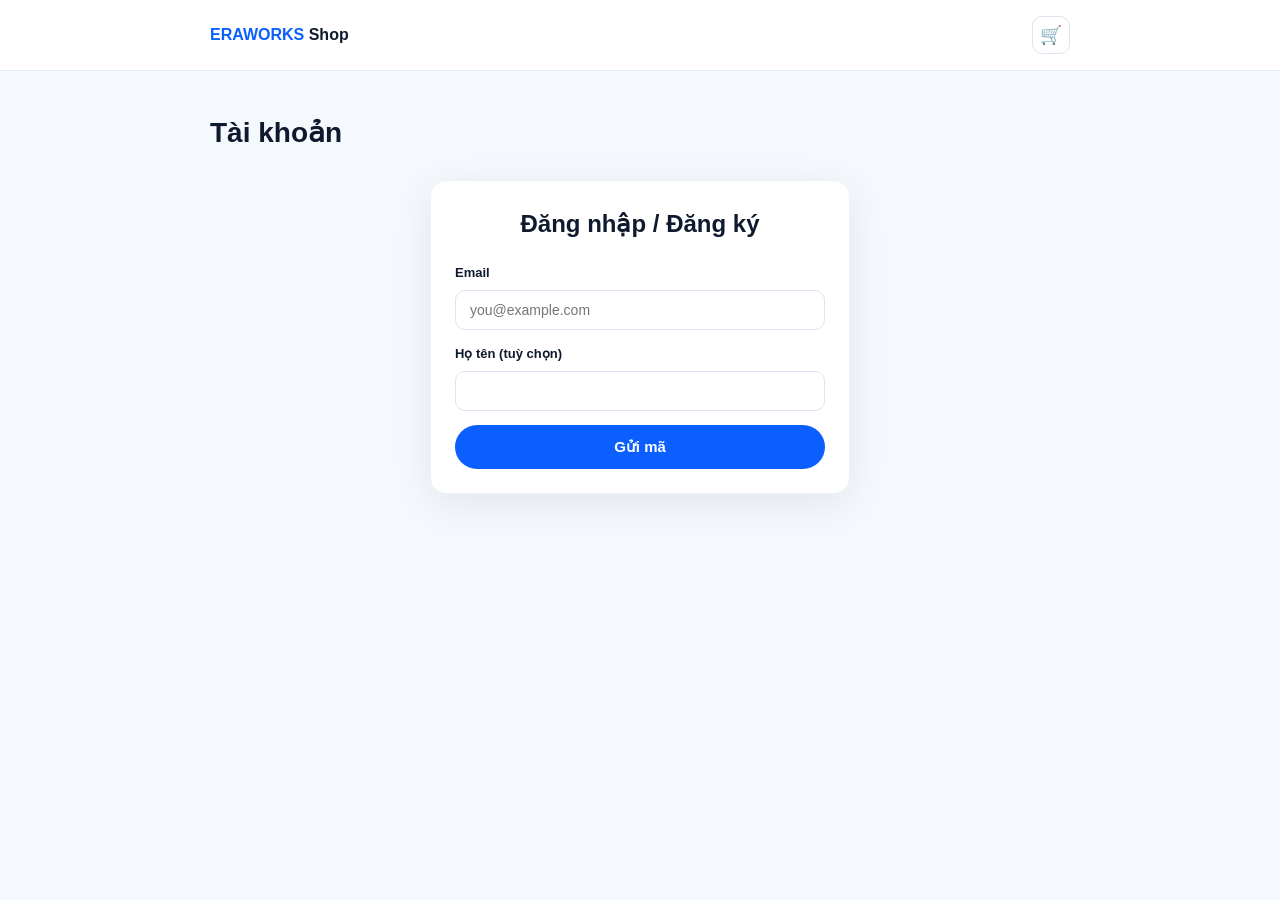
==== account.html @ a85a3512 "cart account" ====
<!DOCTYPE html>
<html lang="vi">
<head>
<meta charset="UTF-8">
<meta name="viewport" content="width=device-width, initial-scale=1.0">
<meta name="api-base" content="https://api.eraworks.vn">
<title>Tài khoản — ERAWORKS</title>
<link rel="stylesheet" href="css/shop.css">
<style>
  :root{--primary:#0b5fff;--primary-dark:#0846bd;--dark:#0f1a2e;--text:#33415c;--muted:#6b7a99;--bg:#f5f8fd;--radius:16px;--shadow:0 10px 40px rgba(15,26,46,.08)}
  *{margin:0;padding:0;box-sizing:border-box}
  body{font-family:"Segoe UI","Helvetica Neue",Arial,"Microsoft YaHei",sans-serif;color:var(--text);background:var(--bg);line-height:1.6}
  a{text-decoration:none;color:inherit}
  .container{max-width:900px;margin:0 auto;padding:0 20px}
  header{background:#fff;border-bottom:1px solid #e6ecf5;padding:16px 0}
  .nav{display:flex;align-items:center;justify-content:space-between}
  .logo{font-weight:800;color:var(--dark)}
  .logo span{color:var(--primary)}
  .btn{display:inline-block;padding:13px 30px;border-radius:999px;font-weight:700;font-size:15px;background:var(--primary);color:#fff;border:0;cursor:pointer}
  .btn:hover{background:var(--primary-dark)}
  .btn-outline{background:#fff;border:1.5px solid var(--primary);color:var(--primary)}
  .btn-ghost{background:transparent;border:1px solid #dbe4f0;color:var(--muted)}
</style>
</head>
<body>
<header>
  <div class="container nav">
    <a href="index.html" class="logo"><span>ERAWORKS</span> Shop</a>
    <a href="cart.html" class="shop-icon-btn">🛒<span class="cart-badge"></span></a>
  </div>
</header>

<main class="shop-page">
  <div class="container">
    <h1 id="pageTitle">Tài khoản</h1>
    <div id="authSection" class="shop-card auth-steps"></div>
    <div id="accountSection" style="display:none">
      <div class="shop-tabs">
        <button class="shop-tab active" data-tab="addresses" id="tabAddr">Địa chỉ</button>
        <button class="shop-tab" data-tab="orders" id="tabOrders">Đơn hàng</button>
        <button class="shop-tab" data-tab="profile" id="tabProfile">Hồ sơ</button>
      </div>
      <div id="tabContent"></div>
    </div>
  </div>
</main>

<script type="module">
import { api, formatVnd, getLang, getToken, getStoredUser, setAuth, clearAuth, refreshCartBadge, showToast, qs } from './js/api.js';

const lang = getLang();
const T = {
  vi: {
    title:'Tài khoản', login:'Đăng nhập / Đăng ký', email:'Email', sendCode:'Gửi mã', code:'Mã xác minh',
    name:'Họ tên (tuỳ chọn)', verify:'Xác minh', devHint:'Mã dev:', logout:'Đăng xuất',
    addresses:'Địa chỉ giao hàng', orders:'Đơn hàng', profile:'Hồ sơ',
    addAddr:'Thêm địa chỉ mới', phone:'Số điện thoại', province:'Tỉnh/Thành', district:'Quận/Huyện',
    ward:'Phường/Xã', detail:'Địa chỉ chi tiết', save:'Lưu', cancel:'Huỷ', default:'Mặc định',
    setDefault:'Đặt mặc định', edit:'Sửa', delete:'Xóa', noOrders:'Chưa có đơn hàng.',
    status:'Trạng thái', pending:'Chờ xử lý', payment:'Thanh toán'
  },
  zh: {
    title:'账户', login:'登录 / 注册', email:'邮箱', sendCode:'发送验证码', code:'验证码',
    name:'姓名（可选）', verify:'验证', devHint:'开发模式验证码：', logout:'退出登录',
    addresses:'收货地址', orders:'订单', profile:'个人资料',
    addAddr:'添加新地址', phone:'电话', province:'省/市', district:'区/县',
    ward:'街道/乡', detail:'详细地址', save:'保存', cancel:'取消', default:'默认',
    setDefault:'设为默认', edit:'编辑', delete:'删除', noOrders:'暂无订单。',
    status:'状态', pending:'待处理', payment:'支付'
  },
  en: {
    title:'Account', login:'Login / Register', email:'Email', sendCode:'Send Code', code:'Verification Code',
    name:'Name (optional)', verify:'Verify', devHint:'Dev code:', logout:'Logout',
    addresses:'Shipping Addresses', orders:'Orders', profile:'Profile',
    addAddr:'Add New Address', phone:'Phone', province:'Province/City', district:'District',
    ward:'Ward', detail:'Street Address', save:'Save', cancel:'Cancel', default:'Default',
    setDefault:'Set Default', edit:'Edit', delete:'Delete', noOrders:'No orders yet.',
    status:'Status', pending:'Pending', payment:'Payment'
  }
};
const t = T[lang] || T.vi;
document.getElementById('pageTitle').textContent = t.title;
document.getElementById('tabAddr').textContent = t.addresses;
document.getElementById('tabOrders').textContent = t.orders;
document.getElementById('tabProfile').textContent = t.profile;

refreshCartBadge();

let currentUser = getStoredUser();
let devCode = '';

function renderAuth() {
  document.getElementById('authSection').style.display = 'block';
  document.getElementById('accountSection').style.display = 'none';
  document.getElementById('authSection').innerHTML = `
    <h2 style="margin-bottom:20px;color:var(--dark);text-align:center">${t.login}</h2>
    <div class="auth-step active" id="step1">
      <div class="form-grid">
        <div class="form-group"><label>${t.email}</label><input type="email" id="authEmail" placeholder="you@example.com"></div>
        <div class="form-group"><label>${t.name}</label><input type="text" id="authName"></div>
        <button class="btn" id="sendCodeBtn">${t.sendCode}</button>
      </div>
    </div>
    <div class="auth-step" id="step2">
      <div class="form-grid">
        <p style="font-size:14px;color:var(--muted);margin-bottom:4px" id="emailHint"></p>
        <div class="form-group"><label>${t.code}</label><input type="text" id="authCode" class="otp-input" maxlength="6" placeholder="000000"></div>
        <p id="devCodeHint" style="font-size:13px;color:#e8720c;display:none"></p>
        <button class="btn" id="verifyBtn">${t.verify}</button>
        <button class="btn btn-ghost" id="backBtn">${t.cancel}</button>
      </div>
    </div>`;

  document.getElementById('sendCodeBtn').onclick = async () => {
    const email = document.getElementById('authEmail').value.trim();
    if (!email) return showToast(t.email, 'error');
    try {
      const res = await api.sendCode(email);
      devCode = res.devCode || '';
      document.getElementById('emailHint').textContent = email;
      document.getElementById('step1').classList.remove('active');
      document.getElementById('step2').classList.add('active');
      if (devCode) {
        const hint = document.getElementById('devCodeHint');
        hint.style.display = 'block';
        hint.textContent = `${t.devHint} ${devCode}`;
      }
      showToast(lang === 'zh' ? '验证码已发送' : lang === 'en' ? 'Code sent' : 'Đã gửi mã', 'success');
    } catch (e) { showToast(e.message, 'error'); }
  };

  document.getElementById('backBtn').onclick = () => {
    document.getElementById('step2').classList.remove('active');
    document.getElementById('step1').classList.add('active');
  };

  document.getElementById('verifyBtn').onclick = async () => {
    const email = document.getElementById('authEmail').value.trim();
    const code = document.getElementById('authCode').value.trim();
    const name = document.getElementById('authName').value.trim() || null;
    if (!code) return showToast(t.code, 'error');
    try {
      const res = await api.verify(email, code, name);
      setAuth(res.token, res.user);
      currentUser = res.user;
      showToast(lang === 'zh' ? '登录成功' : lang === 'en' ? 'Logged in' : 'Đăng nhập thành công', 'success');
      const ret = qs('return');
      if (ret) { location.href = ret; return; }
      renderAccount();
    } catch (e) { showToast(e.message, 'error'); }
  };
}

function renderAccount() {
  document.getElementById('authSection').style.display = 'none';
  document.getElementById('accountSection').style.display = 'block';

  document.querySelectorAll('.shop-tab').forEach(tab => {
    tab.onclick = () => {
      document.querySelectorAll('.shop-tab').forEach(x => x.classList.remove('active'));
      tab.classList.add('active');
      loadTab(tab.dataset.tab);
    };
  });

  const initTab = qs('tab') || 'addresses';
  document.querySelector(`.shop-tab[data-tab="${initTab}"]`)?.click() || loadTab('addresses');
}

async function loadTab(tab) {
  const el = document.getElementById('tabContent');
  if (tab === 'addresses') await loadAddresses(el);
  else if (tab === 'orders') await loadOrders(el);
  else if (tab === 'profile') loadProfile(el);
}

async function loadAddresses(el) {
  el.innerHTML = '<div class="shop-empty">...</div>';
  try {
    const { addresses } = await api.addresses();
    el.innerHTML = `
      <div class="shop-card">
        <div style="display:flex;justify-content:space-between;align-items:center;margin-bottom:16px">
          <h3 style="color:var(--dark)">${t.addresses}</h3>
          <button class="btn btn-outline btn-sm" id="showAddrForm">${t.addAddr}</button>
        </div>
        <div class="address-list" id="addrList">
          ${(addresses || []).map(a => `
            <div class="address-card ${a.is_default ? 'default' : ''}" data-id="${a.id}">
              ${a.is_default ? `<span class="tag-default">${t.default}</span>` : ''}
              <p><b>${a.name}</b> · ${a.phone}</p>
              <p>${a.detail}${a.ward ? ', ' + a.ward : ''}, ${a.district}, ${a.province}</p>
              <div class="address-actions">
                ${!a.is_default ? `<button class="btn-default">${t.setDefault}</button>` : ''}
                <button class="btn-edit">${t.edit}</button>
                <button class="btn-delete" style="color:#e53e3e">${t.delete}</button>
              </div>
            </div>
          `).join('') || `<p class="shop-empty">${t.addAddr}</p>`}
        </div>
        <div id="addrFormWrap" style="display:none;margin-top:20px;padding-top:20px;border-top:1px solid #eef2f9"></div>
      </div>`;

    document.getElementById('showAddrForm').onclick = () => showAddressForm();
    el.querySelectorAll('.address-card').forEach(card => {
      const id = card.dataset.id;
      card.querySelector('.btn-default')?.addEventListener('click', async () => {
        await api.setDefaultAddress(id);
        loadTab('addresses');
      });
      card.querySelector('.btn-edit')?.addEventListener('click', () => showAddressForm(id, addresses.find(a => a.id === id)));
      card.querySelector('.btn-delete')?.addEventListener('click', async () => {
        if (!confirm('OK?')) return;
        await api.deleteAddress(id);
        loadTab('addresses');
      });
    });
  } catch (e) { el.innerHTML = `<div class="shop-empty">${e.message}</div>`; }
}

function showAddressForm(editId = null, data = null) {
  const wrap = document.getElementById('addrFormWrap');
  wrap.style.display = 'block';
  wrap.innerHTML = `
    <div class="form-grid">
      <div class="form-row-2">
        <div class="form-group"><label>${t.name}</label><input id="fName" value="${data?.name || ''}"></div>
        <div class="form-group"><label>${t.phone}</label><input id="fPhone" value="${data?.phone || ''}"></div>
      </div>
      <div class="form-row-2">
        <div class="form-group"><label>${t.province}</label><input id="fProvince" value="${data?.province || ''}"></div>
        <div class="form-group"><label>${t.district}</label><input id="fDistrict" value="${data?.district || ''}"></div>
      </div>
      <div class="form-group"><label>${t.ward}</label><input id="fWard" value="${data?.ward || ''}"></div>
      <div class="form-group"><label>${t.detail}</label><input id="fDetail" value="${data?.detail || ''}"></div>
      <div class="form-actions">
        <button class="btn" id="saveAddr">${t.save}</button>
        <button class="btn btn-ghost" id="cancelAddr">${t.cancel}</button>
      </div>
    </div>`;

  document.getElementById('cancelAddr').onclick = () => { wrap.style.display = 'none'; };
  document.getElementById('saveAddr').onclick = async () => {
    const payload = {
      name: document.getElementById('fName').value.trim(),
      phone: document.getElementById('fPhone').value.trim(),
      province: document.getElementById('fProvince').value.trim(),
      district: document.getElementById('fDistrict').value.trim(),
      ward: document.getElementById('fWard').value.trim() || null,
      detail: document.getElementById('fDetail').value.trim(),
      is_default: !editId
    };
    try {
      if (editId) await api.updateAddress(editId, payload);
      else await api.createAddress(payload);
      showToast(t.save, 'success');
      loadTab('addresses');
    } catch (e) { showToast(e.message, 'error'); }
  };
}

async function loadOrders(el) {
  el.innerHTML = '<div class="shop-empty">...</div>';
  try {
    const { orders } = await api.orders();
    if (!orders?.length) {
      el.innerHTML = `<div class="shop-card shop-empty">${t.noOrders}</div>`;
      return;
    }
    el.innerHTML = orders.map(o => `
      <div class="shop-card">
        <div style="display:flex;justify-content:space-between;margin-bottom:12px;flex-wrap:wrap;gap:8px">
          <b>#${o.id.slice(0, 8).toUpperCase()}</b>
          <span style="color:var(--muted);font-size:13px">${new Date(o.created_at).toLocaleString()}</span>
        </div>
        <p style="font-size:14px;margin-bottom:8px">${t.status}: <b>${o.status === 'pending' ? t.pending : o.status}</b> · ${t.payment}: ${o.payment_method === 'cod' ? 'COD' : 'Bank'}</p>
        ${(o.items || []).map(i => `<p style="font-size:14px;color:var(--muted)">${i.product_name} × ${i.quantity} — ${formatVnd(i.price * i.quantity)}</p>`).join('')}
        <p style="margin-top:12px;font-weight:800;color:var(--primary)">${formatVnd(o.total_amount)}</p>
      </div>
    `).join('');
  } catch (e) { el.innerHTML = `<div class="shop-empty">${e.message}</div>`; }
}

function loadProfile(el) {
  el.innerHTML = `
    <div class="shop-card">
      <p style="margin-bottom:12px"><b>Email:</b> ${currentUser?.email || ''}</p>
      <div class="form-group" style="max-width:360px">
        <label>${t.name}</label>
        <input id="profileName" value="${currentUser?.name || ''}">
      </div>
      <div class="form-actions">
        <button class="btn" id="saveProfile">${t.save}</button>
        <button class="btn btn-ghost" id="logoutBtn">${t.logout}</button>
      </div>
    </div>`;

  document.getElementById('saveProfile').onclick = async () => {
    const name = document.getElementById('profileName').value.trim();
    try {
      const res = await api.updateProfile(name);
      currentUser = res.user;
      setAuth(getToken(), res.user);
      showToast(t.save, 'success');
    } catch (e) { showToast(e.message, 'error'); }
  };

  document.getElementById('logoutBtn').onclick = () => {
    clearAuth();
    currentUser = null;
    renderAuth();
    refreshCartBadge();
  };
}

if (getToken()) {
  api.me().then(res => {
    currentUser = res.user;
    setAuth(getToken(), res.user);
    renderAccount();
  }).catch(() => renderAuth());
} else {
  renderAuth();
}
</script>
<style>.btn-sm{padding:10px 18px;font-size:14px}</style>
</body>
</html>
---- css/shop.css ----
/* Shop UI shared styles */
:root {
  --shop-radius: 12px;
}

.shop-nav-actions {
  display: flex;
  align-items: center;
  gap: 10px;
}

.shop-icon-btn {
  position: relative;
  display: flex;
  align-items: center;
  justify-content: center;
  width: 38px;
  height: 38px;
  border-radius: 10px;
  border: 1px solid #dbe4f0;
  background: #fff;
  color: var(--dark);
  font-size: 18px;
  cursor: pointer;
  transition: .2s;
}
.shop-icon-btn:hover { border-color: var(--primary); color: var(--primary); }

.cart-badge {
  position: absolute;
  top: -6px;
  right: -6px;
  min-width: 18px;
  height: 18px;
  padding: 0 5px;
  border-radius: 999px;
  background: #e53e3e;
  color: #fff;
  font-size: 11px;
  font-weight: 800;
  display: none;
  align-items: center;
  justify-content: center;
}

.user-menu-btn {
  padding: 6px 14px;
  border-radius: 999px;
  border: 1px solid #dbe4f0;
  background: #fff;
  font-size: 13px;
  font-weight: 700;
  color: var(--muted);
  cursor: pointer;
  max-width: 140px;
  overflow: hidden;
  text-overflow: ellipsis;
  white-space: nowrap;
}
.user-menu-btn:hover { border-color: var(--primary); color: var(--primary); }

/* Product buy row */
.product-buy {
  margin-top: 20px;
  padding-top: 18px;
  border-top: 1px solid #eef2f9;
  display: flex;
  align-items: center;
  justify-content: space-between;
  gap: 12px;
  flex-wrap: wrap;
}
.product-price {
  font-size: 18px;
  font-weight: 800;
  color: var(--primary);
}
.btn-sm {
  padding: 10px 18px;
  font-size: 14px;
}
.btn-outline {
  background: #fff;
  border: 1.5px solid var(--primary);
  color: var(--primary);
}
.btn-outline:hover { background: #eef4ff; }

/* Page layout */
.shop-page { padding: 40px 0 80px; min-height: 60vh; }
.shop-page h1 {
  font-size: 28px;
  color: var(--dark);
  font-weight: 800;
  margin-bottom: 24px;
}
.shop-card {
  background: #fff;
  border-radius: var(--radius);
  border: 1px solid #eef2f9;
  box-shadow: var(--shadow);
  padding: 24px;
  margin-bottom: 20px;
}
.shop-empty {
  text-align: center;
  padding: 48px 20px;
  color: var(--muted);
}
.shop-empty a { color: var(--primary); font-weight: 700; }

/* Cart table */
.cart-list { display: flex; flex-direction: column; gap: 16px; }
.cart-item {
  display: grid;
  grid-template-columns: 72px 1fr auto;
  gap: 16px;
  align-items: center;
  padding-bottom: 16px;
  border-bottom: 1px solid #eef2f9;
}
.cart-item:last-child { border-bottom: 0; padding-bottom: 0; }
.cart-item img {
  width: 72px;
  height: 72px;
  object-fit: contain;
  border-radius: 10px;
  background: #f4f7fc;
  border: 1px solid #eef2f9;
}
.cart-item h4 { font-size: 15px; color: var(--dark); margin-bottom: 4px; }
.cart-item .sub { font-size: 13px; color: var(--muted); }
.qty-control {
  display: flex;
  align-items: center;
  gap: 8px;
  margin-top: 8px;
}
.qty-control button {
  width: 30px;
  height: 30px;
  border: 1px solid #dbe4f0;
  border-radius: 8px;
  background: #fff;
  cursor: pointer;
  font-size: 16px;
  font-weight: 700;
}
.qty-control input {
  width: 44px;
  text-align: center;
  border: 1px solid #dbe4f0;
  border-radius: 8px;
  padding: 6px;
  font-weight: 700;
}
.cart-item-right { text-align: right; }
.cart-item-right .price { font-weight: 800; color: var(--dark); margin-bottom: 8px; }
.link-danger { color: #e53e3e; font-size: 13px; font-weight: 600; cursor: pointer; border: 0; background: none; }
.cart-summary {
  display: flex;
  justify-content: space-between;
  align-items: center;
  padding-top: 20px;
  margin-top: 8px;
  border-top: 2px solid #eef2f9;
  flex-wrap: wrap;
  gap: 16px;
}
.cart-summary .total { font-size: 20px; font-weight: 800; color: var(--dark); }
.cart-summary .total span { color: var(--primary); }

/* Forms */
.form-grid { display: grid; gap: 14px; }
.form-row-2 { display: grid; grid-template-columns: 1fr 1fr; gap: 14px; }
.form-group label {
  display: block;
  font-size: 13px;
  font-weight: 700;
  color: var(--dark);
  margin-bottom: 6px;
}
.form-group input, .form-group select, .form-group textarea {
  width: 100%;
  padding: 11px 14px;
  border: 1px solid #dbe4f0;
  border-radius: 10px;
  font-size: 14px;
  font-family: inherit;
}
.form-group input:focus, .form-group select:focus, .form-group textarea:focus {
  outline: none;
  border-color: var(--primary);
  box-shadow: 0 0 0 3px rgba(11,95,255,.12);
}
.form-actions { display: flex; gap: 10px; flex-wrap: wrap; margin-top: 8px; }

/* Auth steps */
.auth-steps { max-width: 420px; margin: 0 auto; }
.auth-step { display: none; }
.auth-step.active { display: block; }
.otp-input { letter-spacing: 8px; font-size: 22px; text-align: center; font-weight: 800; }

/* Address cards */
.address-list { display: flex; flex-direction: column; gap: 12px; }
.address-card {
  border: 1.5px solid #eef2f9;
  border-radius: var(--shop-radius);
  padding: 16px;
  position: relative;
}
.address-card.default { border-color: var(--primary); background: #f5f9ff; }
.address-card .tag-default {
  display: inline-block;
  background: var(--primary);
  color: #fff;
  font-size: 11px;
  font-weight: 800;
  padding: 2px 8px;
  border-radius: 999px;
  margin-bottom: 8px;
}
.address-card p { font-size: 14px; color: var(--text); margin-bottom: 4px; }
.address-actions { display: flex; gap: 12px; margin-top: 10px; flex-wrap: wrap; }
.address-actions button {
  border: 0;
  background: none;
  color: var(--primary);
  font-size: 13px;
  font-weight: 700;
  cursor: pointer;
}

/* Checkout */
.checkout-grid {
  display: grid;
  grid-template-columns: 1.2fr 1fr;
  gap: 24px;
  align-items: start;
}
.payment-options { display: flex; flex-direction: column; gap: 10px; }
.payment-option {
  display: flex;
  align-items: flex-start;
  gap: 12px;
  padding: 14px;
  border: 1.5px solid #eef2f9;
  border-radius: var(--shop-radius);
  cursor: pointer;
}
.payment-option:has(input:checked) { border-color: var(--primary); background: #f5f9ff; }
.payment-option input { margin-top: 3px; }
.payment-option b { display: block; color: var(--dark); margin-bottom: 2px; }
.payment-option span { font-size: 13px; color: var(--muted); }

.order-success {
  text-align: center;
  padding: 40px 20px;
}
.order-success .icon { font-size: 48px; margin-bottom: 16px; }

/* Toast */
.shop-toast {
  position: fixed;
  bottom: 24px;
  left: 50%;
  transform: translateX(-50%) translateY(80px);
  background: var(--dark);
  color: #fff;
  padding: 12px 22px;
  border-radius: 999px;
  font-size: 14px;
  font-weight: 600;
  z-index: 9999;
  opacity: 0;
  transition: .3s;
  pointer-events: none;
}
.shop-toast.show { opacity: 1; transform: translateX(-50%) translateY(0); }
.shop-toast-error { background: #c53030; }
.shop-toast-success { background: #0f9d63; }

/* Tabs */
.shop-tabs { display: flex; gap: 8px; margin-bottom: 24px; flex-wrap: wrap; }
.shop-tab {
  padding: 10px 18px;
  border-radius: 999px;
  border: 1px solid #dbe4f0;
  background: #fff;
  font-size: 14px;
  font-weight: 700;
  color: var(--muted);
  cursor: pointer;
}
.shop-tab.active { background: var(--primary); border-color: var(--primary); color: #fff; }

@media (max-width: 768px) {
  .cart-item { grid-template-columns: 56px 1fr; }
  .cart-item-right { grid-column: 2; text-align: left; }
  .checkout-grid, .form-row-2 { grid-template-columns: 1fr; }
}
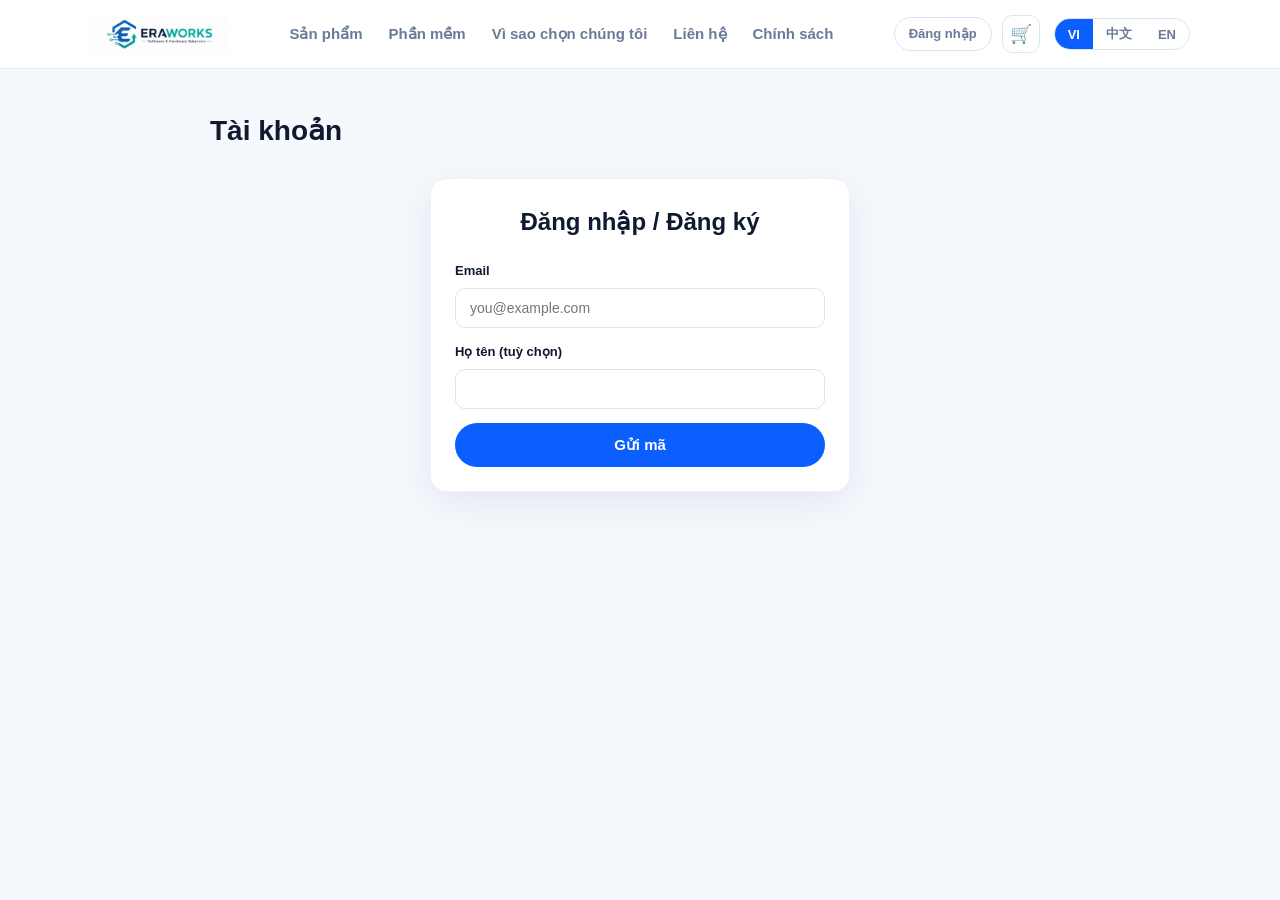
==== commit c480a45c: "111" ====
--- a/account.html
+++ b/account.html
@@ -5,6 +5,7 @@
 <meta name="viewport" content="width=device-width, initial-scale=1.0">
 <meta name="api-base" content="https://api.eraworks.vn">
 <title>Tài khoản — ERAWORKS</title>
+<link rel="stylesheet" href="css/site-header.css">
 <link rel="stylesheet" href="css/shop.css">
 <style>
   :root{--primary:#0b5fff;--primary-dark:#0846bd;--dark:#0f1a2e;--text:#33415c;--muted:#6b7a99;--bg:#f5f8fd;--radius:16px;--shadow:0 10px 40px rgba(15,26,46,.08)}
@@ -12,10 +13,6 @@
   body{font-family:"Segoe UI","Helvetica Neue",Arial,"Microsoft YaHei",sans-serif;color:var(--text);background:var(--bg);line-height:1.6}
   a{text-decoration:none;color:inherit}
   .container{max-width:900px;margin:0 auto;padding:0 20px}
-  header{background:#fff;border-bottom:1px solid #e6ecf5;padding:16px 0}
-  .nav{display:flex;align-items:center;justify-content:space-between}
-  .logo{font-weight:800;color:var(--dark)}
-  .logo span{color:var(--primary)}
   .btn{display:inline-block;padding:13px 30px;border-radius:999px;font-weight:700;font-size:15px;background:var(--primary);color:#fff;border:0;cursor:pointer}
   .btn:hover{background:var(--primary-dark)}
   .btn-outline{background:#fff;border:1.5px solid var(--primary);color:var(--primary)}
@@ -23,12 +20,7 @@
 </style>
 </head>
 <body>
-<header>
-  <div class="container nav">
-    <a href="index.html" class="logo"><span>ERAWORKS</span> Shop</a>
-    <a href="cart.html" class="shop-icon-btn">🛒<span class="cart-badge"></span></a>
-  </div>
-</header>
+<header id="siteHeader"></header>
 
 <main class="shop-page">
   <div class="container">
@@ -47,6 +39,9 @@
 
 <script type="module">
 import { api, formatVnd, getLang, getToken, getStoredUser, setAuth, clearAuth, refreshCartBadge, showToast, qs } from './js/api.js';
+import { initSiteHeader } from './js/site-header.js';
+
+initSiteHeader();
 
 const lang = getLang();
 const T = {
@@ -57,7 +52,7 @@
     addAddr:'Thêm địa chỉ mới', phone:'Số điện thoại', province:'Tỉnh/Thành', district:'Quận/Huyện',
     ward:'Phường/Xã', detail:'Địa chỉ chi tiết', save:'Lưu', cancel:'Huỷ', default:'Mặc định',
     setDefault:'Đặt mặc định', edit:'Sửa', delete:'Xóa', noOrders:'Chưa có đơn hàng.',
-    status:'Trạng thái', pending:'Chờ xử lý', payment:'Thanh toán'
+    status:'Trạng thái', pending:'Chờ xử lý', payment:'Thanh toán', bank:'Chuyển khoản ngân hàng'
   },
   zh: {
     title:'账户', login:'登录 / 注册', email:'邮箱', sendCode:'发送验证码', code:'验证码',
@@ -66,7 +61,7 @@
     addAddr:'添加新地址', phone:'电话', province:'省/市', district:'区/县',
     ward:'街道/乡', detail:'详细地址', save:'保存', cancel:'取消', default:'默认',
     setDefault:'设为默认', edit:'编辑', delete:'删除', noOrders:'暂无订单。',
-    status:'状态', pending:'待处理', payment:'支付'
+    status:'状态', pending:'待处理', payment:'支付', bank:'银行转账'
   },
   en: {
     title:'Account', login:'Login / Register', email:'Email', sendCode:'Send Code', code:'Verification Code',
@@ -75,7 +70,7 @@
     addAddr:'Add New Address', phone:'Phone', province:'Province/City', district:'District',
     ward:'Ward', detail:'Street Address', save:'Save', cancel:'Cancel', default:'Default',
     setDefault:'Set Default', edit:'Edit', delete:'Delete', noOrders:'No orders yet.',
-    status:'Status', pending:'Pending', payment:'Payment'
+    status:'Status', pending:'Pending', payment:'Payment', bank:'Bank Transfer'
   }
 };
 const t = T[lang] || T.vi;
@@ -273,7 +268,7 @@
           <b>#${o.id.slice(0, 8).toUpperCase()}</b>
           <span style="color:var(--muted);font-size:13px">${new Date(o.created_at).toLocaleString()}</span>
         </div>
-        <p style="font-size:14px;margin-bottom:8px">${t.status}: <b>${o.status === 'pending' ? t.pending : o.status}</b> · ${t.payment}: ${o.payment_method === 'cod' ? 'COD' : 'Bank'}</p>
+        <p style="font-size:14px;margin-bottom:8px">${t.status}: <b>${o.status === 'pending' ? t.pending : o.status}</b> · ${t.payment}: ${t.bank}</p>
         ${(o.items || []).map(i => `<p style="font-size:14px;color:var(--muted)">${i.product_name} × ${i.quantity} — ${formatVnd(i.price * i.quantity)}</p>`).join('')}
         <p style="margin-top:12px;font-weight:800;color:var(--primary)">${formatVnd(o.total_amount)}</p>
       </div>
--- a/css/site-header.css
+++ b/css/site-header.css
@@ -0,0 +1,138 @@
+/* Site header — shared with index.html */
+:root {
+  --primary: #0b5fff;
+  --primary-dark: #0846bd;
+  --dark: #0f1a2e;
+  --muted: #6b7a99;
+}
+
+#siteHeader {
+  position: sticky;
+  top: 0;
+  z-index: 100;
+  background: rgba(255, 255, 255, .92);
+  backdrop-filter: blur(10px);
+  border-bottom: 1px solid #e6ecf5;
+}
+
+#siteHeader .container {
+  max-width: 1140px;
+  margin: 0 auto;
+  padding: 0 20px;
+}
+
+#siteHeader .nav {
+  display: flex;
+  align-items: center;
+  justify-content: space-between;
+  height: 68px;
+}
+
+#siteHeader .logo {
+  display: flex;
+  align-items: center;
+  text-decoration: none;
+  flex-shrink: 1;
+  min-width: 0;
+}
+
+#siteHeader .logo-wordmark {
+  height: 40px;
+  width: auto;
+  max-width: min(260px, 50vw);
+  object-fit: contain;
+  display: block;
+}
+
+#siteHeader .logo .mark-img {
+  width: 38px;
+  height: 38px;
+  border-radius: 10px;
+  object-fit: cover;
+  flex-shrink: 0;
+  display: block;
+}
+
+#siteHeader .nav-links {
+  display: flex;
+  align-items: center;
+  gap: 26px;
+  font-size: 15px;
+  font-weight: 600;
+  color: var(--muted);
+}
+
+#siteHeader .nav-links a {
+  text-decoration: none;
+  color: inherit;
+}
+
+#siteHeader .nav-links a:hover {
+  color: var(--primary);
+}
+
+#siteHeader .nav-right {
+  display: flex;
+  align-items: center;
+  gap: 14px;
+}
+
+#siteHeader .lang-switch {
+  display: flex;
+  border: 1px solid #dbe4f0;
+  border-radius: 999px;
+  overflow: hidden;
+  font-size: 13px;
+  font-weight: 700;
+}
+
+#siteHeader .lang-switch button {
+  border: 0;
+  background: transparent;
+  padding: 6px 13px;
+  cursor: pointer;
+  color: var(--muted);
+  font-weight: 700;
+  font-size: 13px;
+}
+
+#siteHeader .lang-switch button.active {
+  background: var(--primary);
+  color: #fff;
+}
+
+#siteHeader .menu-btn {
+  display: none;
+  border: 0;
+  background: none;
+  font-size: 26px;
+  cursor: pointer;
+  color: var(--dark);
+}
+
+@media (max-width: 960px) {
+  #siteHeader .nav-links {
+    position: fixed;
+    top: 68px;
+    left: 0;
+    right: 0;
+    background: #fff;
+    flex-direction: column;
+    padding: 20px;
+    border-bottom: 1px solid #e6ecf5;
+    display: none;
+  }
+
+  #siteHeader .nav-links.open {
+    display: flex;
+  }
+
+  #siteHeader .logo-wordmark {
+    height: 32px;
+    max-width: min(200px, 45vw);
+  }
+
+  #siteHeader .menu-btn {
+    display: block;
+  }
+}
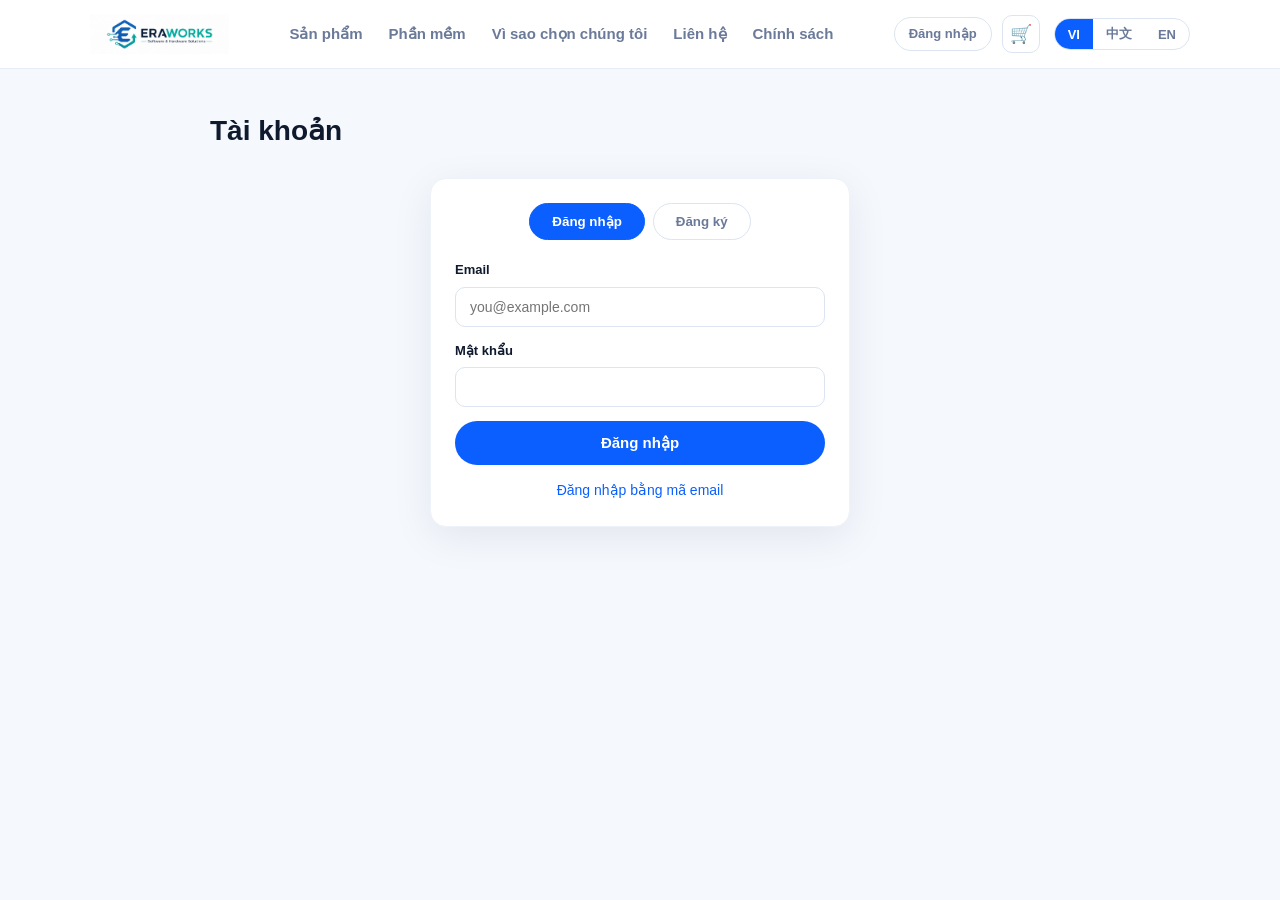
==== commit 416433f8: "add password" ====
--- a/account.html
+++ b/account.html
@@ -17,6 +17,10 @@
   .btn:hover{background:var(--primary-dark)}
   .btn-outline{background:#fff;border:1.5px solid var(--primary);color:var(--primary)}
   .btn-ghost{background:transparent;border:1px solid #dbe4f0;color:var(--muted)}
+  .auth-mode-tabs{display:flex;gap:8px;justify-content:center;margin-bottom:20px}
+  .auth-mode-tabs button{padding:10px 22px;border-radius:999px;border:1.5px solid #dbe4f0;background:#fff;color:var(--muted);font-weight:700;cursor:pointer}
+  .auth-mode-tabs button.active{background:var(--primary);border-color:var(--primary);color:#fff}
+  .auth-switch-link{display:block;text-align:center;margin-top:14px;font-size:14px;color:var(--primary);cursor:pointer}
 </style>
 </head>
 <body>
@@ -38,16 +42,19 @@
 </main>
 
 <script type="module">
-import { api, formatVnd, getLang, getToken, getStoredUser, setAuth, clearAuth, refreshCartBadge, showToast, qs } from './js/api.js';
+import { api, formatVnd, getLang, getToken, getStoredUser, setAuth, clearAuth, refreshCartBadge, showToast, qs, updateUserBtn } from './js/api.js';
 import { initSiteHeader } from './js/site-header.js';
 
 initSiteHeader();
 
-const lang = getLang();
+let lang = getLang();
 const T = {
   vi: {
-    title:'Tài khoản', login:'Đăng nhập / Đăng ký', email:'Email', sendCode:'Gửi mã', code:'Mã xác minh',
-    name:'Họ tên (tuỳ chọn)', verify:'Xác minh', devHint:'Mã dev:', logout:'Đăng xuất',
+    title:'Tài khoản', login:'Đăng nhập', register:'Đăng ký', email:'Email', password:'Mật khẩu',
+    confirmPassword:'Xác nhận mật khẩu', loginBtn:'Đăng nhập', registerBtn:'Đăng ký',
+    name:'Họ tên (tuỳ chọn)', sendCode:'Gửi mã', code:'Mã xác minh', verify:'Xác minh',
+    devHint:'Mã dev:', logout:'Đăng xuất', useOtp:'Đăng nhập bằng mã email', usePassword:'Đăng nhập bằng mật khẩu',
+    pwdMismatch:'Mật khẩu không khớp', pwdShort:'Mật khẩu tối thiểu 6 ký tự', newPassword:'Mật khẩu mới (tuỳ chọn)',
     addresses:'Địa chỉ giao hàng', orders:'Đơn hàng', profile:'Hồ sơ',
     addAddr:'Thêm địa chỉ mới', phone:'Số điện thoại', province:'Tỉnh/Thành', district:'Quận/Huyện',
     ward:'Phường/Xã', detail:'Địa chỉ chi tiết', save:'Lưu', cancel:'Huỷ', default:'Mặc định',
@@ -55,8 +62,11 @@
     status:'Trạng thái', pending:'Chờ xử lý', payment:'Thanh toán', bank:'Chuyển khoản ngân hàng'
   },
   zh: {
-    title:'账户', login:'登录 / 注册', email:'邮箱', sendCode:'发送验证码', code:'验证码',
-    name:'姓名（可选）', verify:'验证', devHint:'开发模式验证码：', logout:'退出登录',
+    title:'账户', login:'登录', register:'注册', email:'邮箱', password:'密码',
+    confirmPassword:'确认密码', loginBtn:'登录', registerBtn:'注册',
+    name:'姓名（可选）', sendCode:'发送验证码', code:'验证码', verify:'验证',
+    devHint:'开发模式验证码：', logout:'退出登录', useOtp:'使用邮箱验证码登录', usePassword:'使用密码登录',
+    pwdMismatch:'两次密码不一致', pwdShort:'密码至少 6 位', newPassword:'新密码（可选）',
     addresses:'收货地址', orders:'订单', profile:'个人资料',
     addAddr:'添加新地址', phone:'电话', province:'省/市', district:'区/县',
     ward:'街道/乡', detail:'详细地址', save:'保存', cancel:'取消', default:'默认',
@@ -64,8 +74,11 @@
     status:'状态', pending:'待处理', payment:'支付', bank:'银行转账'
   },
   en: {
-    title:'Account', login:'Login / Register', email:'Email', sendCode:'Send Code', code:'Verification Code',
-    name:'Name (optional)', verify:'Verify', devHint:'Dev code:', logout:'Logout',
+    title:'Account', login:'Login', register:'Register', email:'Email', password:'Password',
+    confirmPassword:'Confirm Password', loginBtn:'Login', registerBtn:'Register',
+    name:'Name (optional)', sendCode:'Send Code', code:'Verification Code', verify:'Verify',
+    devHint:'Dev code:', logout:'Logout', useOtp:'Login with email code', usePassword:'Login with password',
+    pwdMismatch:'Passwords do not match', pwdShort:'Password must be at least 6 characters', newPassword:'New password (optional)',
     addresses:'Shipping Addresses', orders:'Orders', profile:'Profile',
     addAddr:'Add New Address', phone:'Phone', province:'Province/City', district:'District',
     ward:'Ward', detail:'Street Address', save:'Save', cancel:'Cancel', default:'Default',
@@ -73,11 +86,11 @@
     status:'Status', pending:'Pending', payment:'Payment', bank:'Bank Transfer'
   }
 };
-const t = T[lang] || T.vi;
-document.getElementById('pageTitle').textContent = t.title;
-document.getElementById('tabAddr').textContent = t.addresses;
-document.getElementById('tabOrders').textContent = t.orders;
-document.getElementById('tabProfile').textContent = t.profile;
+const t = () => T[lang] || T.vi;
+document.getElementById('pageTitle').textContent = t().title;
+document.getElementById('tabAddr').textContent = t().addresses;
+document.getElementById('tabOrders').textContent = t().orders;
+document.getElementById('tabProfile').textContent = t().profile;
 
 refreshCartBadge();
 
@@ -88,27 +101,114 @@
   document.getElementById('authSection').style.display = 'block';
   document.getElementById('accountSection').style.display = 'none';
   document.getElementById('authSection').innerHTML = `
-    <h2 style="margin-bottom:20px;color:var(--dark);text-align:center">${t.login}</h2>
-    <div class="auth-step active" id="step1">
+    <div class="auth-mode-tabs">
+      <button type="button" class="active" data-auth-mode="login">${t().login}</button>
+      <button type="button" data-auth-mode="register">${t().register}</button>
+    </div>
+    <div id="authLoginPanel">
       <div class="form-grid">
-        <div class="form-group"><label>${t.email}</label><input type="email" id="authEmail" placeholder="you@example.com"></div>
-        <div class="form-group"><label>${t.name}</label><input type="text" id="authName"></div>
-        <button class="btn" id="sendCodeBtn">${t.sendCode}</button>
-      </div>
+        <div class="form-group"><label>${t().email}</label><input type="email" id="loginEmail" placeholder="you@example.com"></div>
+        <div class="form-group"><label>${t().password}</label><input type="password" id="loginPassword" autocomplete="current-password"></div>
+        <button class="btn" id="loginBtn">${t().loginBtn}</button>
+      </div>
+      <a class="auth-switch-link" id="showOtpLink">${t().useOtp}</a>
     </div>
-    <div class="auth-step" id="step2">
+    <div id="authRegisterPanel" style="display:none">
       <div class="form-grid">
-        <p style="font-size:14px;color:var(--muted);margin-bottom:4px" id="emailHint"></p>
-        <div class="form-group"><label>${t.code}</label><input type="text" id="authCode" class="otp-input" maxlength="6" placeholder="000000"></div>
-        <p id="devCodeHint" style="font-size:13px;color:#e8720c;display:none"></p>
-        <button class="btn" id="verifyBtn">${t.verify}</button>
-        <button class="btn btn-ghost" id="backBtn">${t.cancel}</button>
-      </div>
+        <div class="form-group"><label>${t().email}</label><input type="email" id="regEmail" placeholder="you@example.com"></div>
+        <div class="form-group"><label>${t().password}</label><input type="password" id="regPassword" autocomplete="new-password"></div>
+        <div class="form-group"><label>${t().confirmPassword}</label><input type="password" id="regPassword2" autocomplete="new-password"></div>
+        <div class="form-group"><label>${t().name}</label><input type="text" id="regName"></div>
+        <button class="btn" id="registerBtn">${t().registerBtn}</button>
+      </div>
+    </div>
+    <div id="authOtpPanel" style="display:none">
+      <div class="auth-step active" id="step1">
+        <div class="form-grid">
+          <div class="form-group"><label>${t().email}</label><input type="email" id="authEmail" placeholder="you@example.com"></div>
+          <div class="form-group"><label>${t().name}</label><input type="text" id="authName"></div>
+          <div class="form-group"><label>${t().password}</label><input type="password" id="authPassword" autocomplete="new-password"></div>
+          <button class="btn" id="sendCodeBtn">${t().sendCode}</button>
+        </div>
+      </div>
+      <div class="auth-step" id="step2">
+        <div class="form-grid">
+          <p style="font-size:14px;color:var(--muted);margin-bottom:4px" id="emailHint"></p>
+          <div class="form-group"><label>${t().code}</label><input type="text" id="authCode" class="otp-input" maxlength="6" placeholder="000000"></div>
+          <p id="devCodeHint" style="font-size:13px;color:#e8720c;display:none"></p>
+          <button class="btn" id="verifyBtn">${t().verify}</button>
+          <button class="btn btn-ghost" id="backBtn">${t().cancel}</button>
+        </div>
+      </div>
+      <a class="auth-switch-link" id="showPasswordLink">${t().usePassword}</a>
     </div>`;
+
+  const loginPanel = document.getElementById('authLoginPanel');
+  const registerPanel = document.getElementById('authRegisterPanel');
+  const otpPanel = document.getElementById('authOtpPanel');
+  const modeTabs = document.querySelectorAll('[data-auth-mode]');
+
+  function setAuthMode(mode) {
+    modeTabs.forEach(b => b.classList.toggle('active', b.dataset.authMode === mode));
+    loginPanel.style.display = mode === 'login' ? 'block' : 'none';
+    registerPanel.style.display = mode === 'register' ? 'block' : 'none';
+    otpPanel.style.display = 'none';
+  }
+
+  modeTabs.forEach(btn => {
+    btn.onclick = () => setAuthMode(btn.dataset.authMode);
+  });
+
+  document.getElementById('showOtpLink').onclick = (e) => {
+    e.preventDefault();
+    loginPanel.style.display = 'none';
+    registerPanel.style.display = 'none';
+    otpPanel.style.display = 'block';
+    modeTabs.forEach(b => b.classList.remove('active'));
+  };
+
+  document.getElementById('showPasswordLink').onclick = (e) => {
+    e.preventDefault();
+    setAuthMode('login');
+  };
+
+  async function afterAuth(res) {
+    setAuth(res.token, res.user);
+    currentUser = res.user;
+    showToast(lang === 'zh' ? '登录成功' : lang === 'en' ? 'Logged in' : 'Đăng nhập thành công', 'success');
+    const ret = qs('return');
+    if (ret) { location.href = ret; return; }
+    renderAccount();
+    updateUserBtn();
+  }
+
+  document.getElementById('loginBtn').onclick = async () => {
+    const email = document.getElementById('loginEmail').value.trim();
+    const password = document.getElementById('loginPassword').value;
+    if (!email || !password) return showToast(t().email, 'error');
+    try {
+      const res = await api.login(email, password);
+      await afterAuth(res);
+    } catch (e) { showToast(e.message, 'error'); }
+  };
+
+  document.getElementById('registerBtn').onclick = async () => {
+    const email = document.getElementById('regEmail').value.trim();
+    const password = document.getElementById('regPassword').value;
+    const password2 = document.getElementById('regPassword2').value;
+    const name = document.getElementById('regName').value.trim() || null;
+    if (!email) return showToast(t().email, 'error');
+    if (password.length < 6) return showToast(t().pwdShort, 'error');
+    if (password !== password2) return showToast(t().pwdMismatch, 'error');
+    try {
+      const res = await api.register(email, password, name);
+      await afterAuth(res);
+    } catch (e) { showToast(e.message, 'error'); }
+  };
 
   document.getElementById('sendCodeBtn').onclick = async () => {
     const email = document.getElementById('authEmail').value.trim();
-    if (!email) return showToast(t.email, 'error');
+    if (!email) return showToast(t().email, 'error');
     try {
       const res = await api.sendCode(email);
       devCode = res.devCode || '';
@@ -118,7 +218,7 @@
       if (devCode) {
         const hint = document.getElementById('devCodeHint');
         hint.style.display = 'block';
-        hint.textContent = `${t.devHint} ${devCode}`;
+        hint.textContent = `${t().devHint} ${devCode}`;
       }
       showToast(lang === 'zh' ? '验证码已发送' : lang === 'en' ? 'Code sent' : 'Đã gửi mã', 'success');
     } catch (e) { showToast(e.message, 'error'); }
@@ -133,22 +233,22 @@
     const email = document.getElementById('authEmail').value.trim();
     const code = document.getElementById('authCode').value.trim();
     const name = document.getElementById('authName').value.trim() || null;
-    if (!code) return showToast(t.code, 'error');
-    try {
-      const res = await api.verify(email, code, name);
-      setAuth(res.token, res.user);
-      currentUser = res.user;
-      showToast(lang === 'zh' ? '登录成功' : lang === 'en' ? 'Logged in' : 'Đăng nhập thành công', 'success');
-      const ret = qs('return');
-      if (ret) { location.href = ret; return; }
-      renderAccount();
-    } catch (e) { showToast(e.message, 'error'); }
-  };
+    const password = document.getElementById('authPassword').value || null;
+    if (!code) return showToast(t().code, 'error');
+    if (password && password.length < 6) return showToast(t().pwdShort, 'error');
+    try {
+      const res = await api.verify(email, code, name, password);
+      await afterAuth(res);
+    } catch (e) { showToast(e.message, 'error'); }
+  };
+
+  updateUserBtn();
 }
 
 function renderAccount() {
   document.getElementById('authSection').style.display = 'none';
   document.getElementById('accountSection').style.display = 'block';
+  updateUserBtn();
 
   document.querySelectorAll('.shop-tab').forEach(tab => {
     tab.onclick = () => {
@@ -176,22 +276,22 @@
     el.innerHTML = `
       <div class="shop-card">
         <div style="display:flex;justify-content:space-between;align-items:center;margin-bottom:16px">
-          <h3 style="color:var(--dark)">${t.addresses}</h3>
-          <button class="btn btn-outline btn-sm" id="showAddrForm">${t.addAddr}</button>
+          <h3 style="color:var(--dark)">${t().addresses}</h3>
+          <button class="btn btn-outline btn-sm" id="showAddrForm">${t().addAddr}</button>
         </div>
         <div class="address-list" id="addrList">
           ${(addresses || []).map(a => `
             <div class="address-card ${a.is_default ? 'default' : ''}" data-id="${a.id}">
-              ${a.is_default ? `<span class="tag-default">${t.default}</span>` : ''}
+              ${a.is_default ? `<span class="tag-default">${t().default}</span>` : ''}
               <p><b>${a.name}</b> · ${a.phone}</p>
               <p>${a.detail}${a.ward ? ', ' + a.ward : ''}, ${a.district}, ${a.province}</p>
               <div class="address-actions">
-                ${!a.is_default ? `<button class="btn-default">${t.setDefault}</button>` : ''}
-                <button class="btn-edit">${t.edit}</button>
-                <button class="btn-delete" style="color:#e53e3e">${t.delete}</button>
+                ${!a.is_default ? `<button class="btn-default">${t().setDefault}</button>` : ''}
+                <button class="btn-edit">${t().edit}</button>
+                <button class="btn-delete" style="color:#e53e3e">${t().delete}</button>
               </div>
             </div>
-          `).join('') || `<p class="shop-empty">${t.addAddr}</p>`}
+          `).join('') || `<p class="shop-empty">${t().addAddr}</p>`}
         </div>
         <div id="addrFormWrap" style="display:none;margin-top:20px;padding-top:20px;border-top:1px solid #eef2f9"></div>
       </div>`;
@@ -219,18 +319,18 @@
   wrap.innerHTML = `
     <div class="form-grid">
       <div class="form-row-2">
-        <div class="form-group"><label>${t.name}</label><input id="fName" value="${data?.name || ''}"></div>
-        <div class="form-group"><label>${t.phone}</label><input id="fPhone" value="${data?.phone || ''}"></div>
+        <div class="form-group"><label>${t().name}</label><input id="fName" value="${data?.name || ''}"></div>
+        <div class="form-group"><label>${t().phone}</label><input id="fPhone" value="${data?.phone || ''}"></div>
       </div>
       <div class="form-row-2">
-        <div class="form-group"><label>${t.province}</label><input id="fProvince" value="${data?.province || ''}"></div>
-        <div class="form-group"><label>${t.district}</label><input id="fDistrict" value="${data?.district || ''}"></div>
-      </div>
-      <div class="form-group"><label>${t.ward}</label><input id="fWard" value="${data?.ward || ''}"></div>
-      <div class="form-group"><label>${t.detail}</label><input id="fDetail" value="${data?.detail || ''}"></div>
+        <div class="form-group"><label>${t().province}</label><input id="fProvince" value="${data?.province || ''}"></div>
+        <div class="form-group"><label>${t().district}</label><input id="fDistrict" value="${data?.district || ''}"></div>
+      </div>
+      <div class="form-group"><label>${t().ward}</label><input id="fWard" value="${data?.ward || ''}"></div>
+      <div class="form-group"><label>${t().detail}</label><input id="fDetail" value="${data?.detail || ''}"></div>
       <div class="form-actions">
-        <button class="btn" id="saveAddr">${t.save}</button>
-        <button class="btn btn-ghost" id="cancelAddr">${t.cancel}</button>
+        <button class="btn" id="saveAddr">${t().save}</button>
+        <button class="btn btn-ghost" id="cancelAddr">${t().cancel}</button>
       </div>
     </div>`;
 
@@ -248,7 +348,7 @@
     try {
       if (editId) await api.updateAddress(editId, payload);
       else await api.createAddress(payload);
-      showToast(t.save, 'success');
+      showToast(t().save, 'success');
       loadTab('addresses');
     } catch (e) { showToast(e.message, 'error'); }
   };
@@ -259,7 +359,7 @@
   try {
     const { orders } = await api.orders();
     if (!orders?.length) {
-      el.innerHTML = `<div class="shop-card shop-empty">${t.noOrders}</div>`;
+      el.innerHTML = `<div class="shop-card shop-empty">${t().noOrders}</div>`;
       return;
     }
     el.innerHTML = orders.map(o => `
@@ -268,7 +368,7 @@
           <b>#${o.id.slice(0, 8).toUpperCase()}</b>
           <span style="color:var(--muted);font-size:13px">${new Date(o.created_at).toLocaleString()}</span>
         </div>
-        <p style="font-size:14px;margin-bottom:8px">${t.status}: <b>${o.status === 'pending' ? t.pending : o.status}</b> · ${t.payment}: ${t.bank}</p>
+        <p style="font-size:14px;margin-bottom:8px">${t().status}: <b>${o.status === 'pending' ? t.pending : o.status}</b> · ${t().payment}: ${t().bank}</p>
         ${(o.items || []).map(i => `<p style="font-size:14px;color:var(--muted)">${i.product_name} × ${i.quantity} — ${formatVnd(i.price * i.quantity)}</p>`).join('')}
         <p style="margin-top:12px;font-weight:800;color:var(--primary)">${formatVnd(o.total_amount)}</p>
       </div>
@@ -281,39 +381,54 @@
     <div class="shop-card">
       <p style="margin-bottom:12px"><b>Email:</b> ${currentUser?.email || ''}</p>
       <div class="form-group" style="max-width:360px">
-        <label>${t.name}</label>
+        <label>${t().name}</label>
         <input id="profileName" value="${currentUser?.name || ''}">
       </div>
+      <div class="form-group" style="max-width:360px">
+        <label>${t().newPassword}</label>
+        <input type="password" id="profilePassword" autocomplete="new-password">
+      </div>
       <div class="form-actions">
-        <button class="btn" id="saveProfile">${t.save}</button>
-        <button class="btn btn-ghost" id="logoutBtn">${t.logout}</button>
+        <button class="btn" id="saveProfile">${t().save}</button>
+        <button class="btn btn-ghost" id="logoutBtn">${t().logout}</button>
       </div>
     </div>`;
 
   document.getElementById('saveProfile').onclick = async () => {
     const name = document.getElementById('profileName').value.trim();
-    try {
-      const res = await api.updateProfile(name);
+    const password = document.getElementById('profilePassword').value;
+    if (password && password.length < 6) return showToast(t().pwdShort, 'error');
+    try {
+      const res = await api.updateProfile(name || null, password || null);
       currentUser = res.user;
       setAuth(getToken(), res.user);
-      showToast(t.save, 'success');
+      if (password) document.getElementById('profilePassword').value = '';
+      showToast(t().save, 'success');
     } catch (e) { showToast(e.message, 'error'); }
   };
 
   document.getElementById('logoutBtn').onclick = () => {
     clearAuth();
     currentUser = null;
+    updateUserBtn();
     renderAuth();
     refreshCartBadge();
   };
 }
 
 if (getToken()) {
+  document.getElementById('authSection').style.display = 'block';
+  document.getElementById('authSection').innerHTML = '<div class="shop-empty">...</div>';
   api.me().then(res => {
     currentUser = res.user;
     setAuth(getToken(), res.user);
     renderAccount();
-  }).catch(() => renderAuth());
+  }).catch(() => {
+    clearAuth();
+    currentUser = null;
+    updateUserBtn();
+    renderAuth();
+  });
 } else {
   renderAuth();
 }
